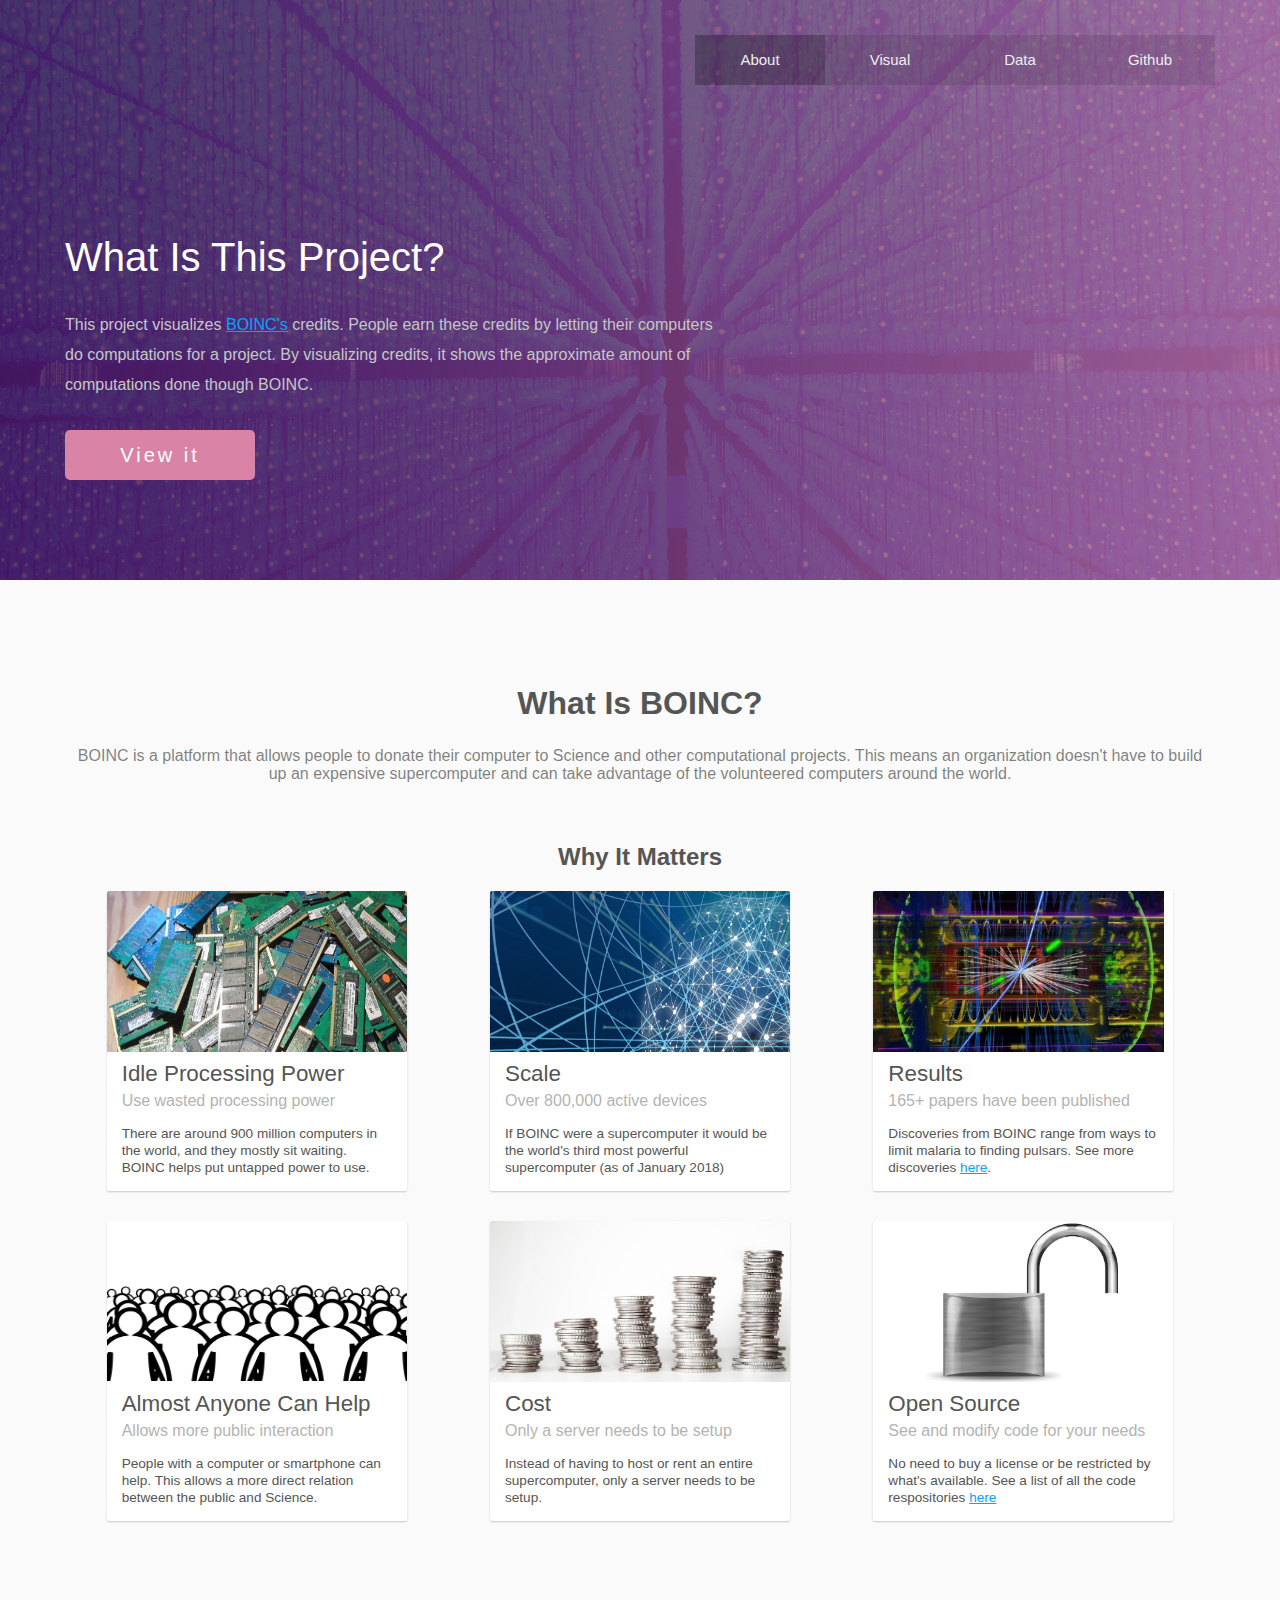
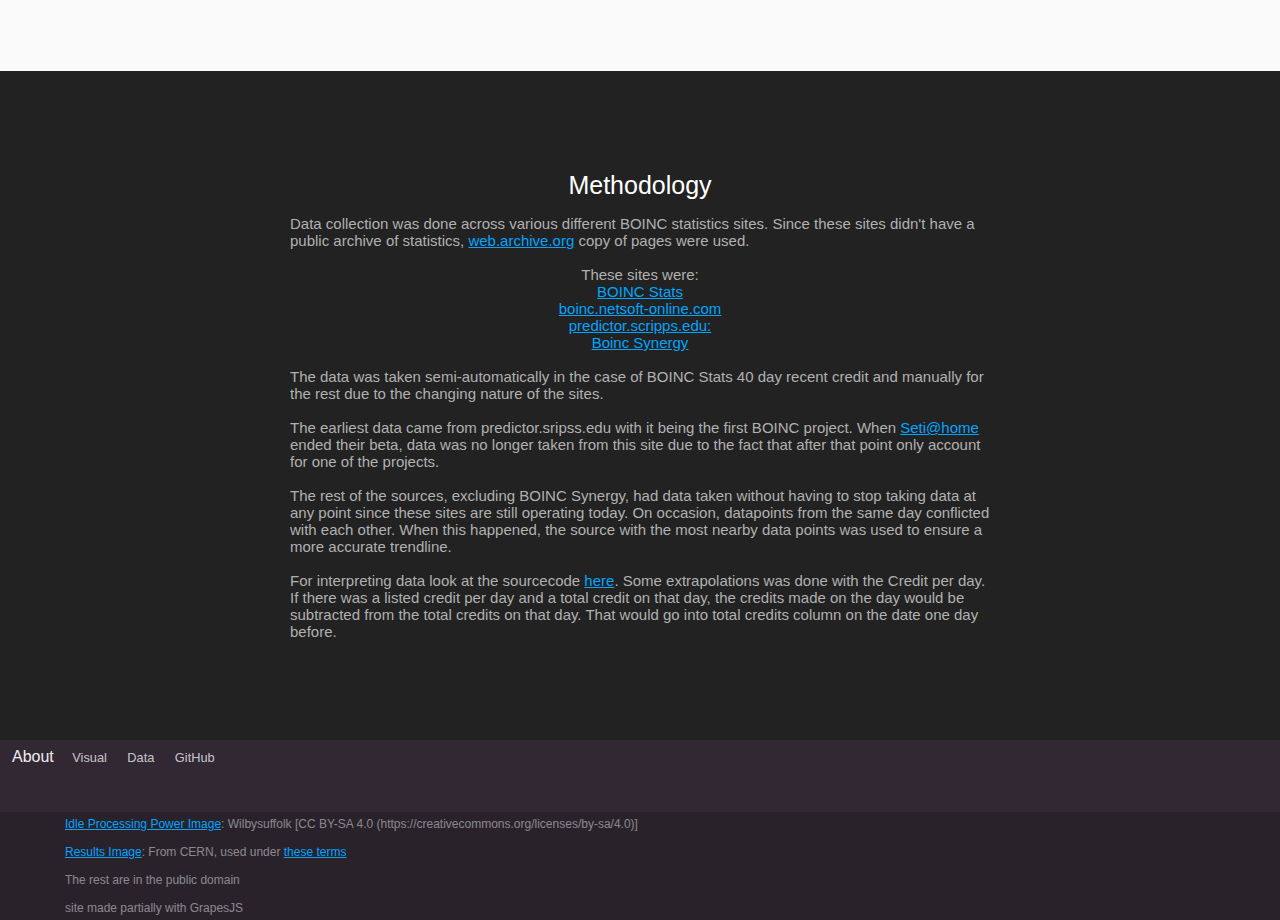
==== index.html @ 52bd372d "Rename Main.html to index.html" ====
<!doctype html>
<html lang="en">

<head>
    <title>BOINC Statistics Visualization</title>
    <meta charset="utf-8">
    <link rel="stylesheet" href="./css/style.css">
</head>

<body>
    <header class="header-banner">
        <div class="container-width">
            <div class="logo-container"></div>
            <nav class="menu">
                <a href="https://github.com/RoboticMind/BOINC-Statistics-Visualization/" class="btn-link">
                    <div class="menu-item">Github</div>
                </a>
                <a href="Stats.csv" class="btn-link" download>
                    <div class="menu-item">Data</div>
                </a>
                <a href="BOINC Total Credit Over Time.html" class="btn-link">
                    <div class="menu-item">Visual</div>
                </a>
                <div class="menu-item About">About</div>
            </nav>
            <div class="clearfix"></div>
            <div class="lead-title">What Is This Project?<br></div>
            <div class="sub-lead-title">This project visualizes <a href="https://boinc.berkeley.edu/" target="_blank" class="link gjs-hovered">BOINC's</a> credits. People earn these credits by letting their computers do computations for a project. By visualizing credits, it shows the approximate amount of computations done though BOINC.<br></div>
            <a href="BOINC Total Credit Over Time.html" class="btn-link">
                <div class="lead-btn">View it</div>
            </a>
        </div>
    </header>
    <section class="flex-sect">
        <div class="container-width">
            <div class="flex-title">What Is BOINC?<br></div>
            <div class="flex-desc">
                <div>BOINC is a platform that allows people to donate their computer to Science and other computational projects. This means an organization doesn't have to build up an expensive supercomputer and can take advantage of the volunteered computers around the world.</div>
            </div>
            <div id="imdsy8">Why It Matters<br></div>
            <div class="cards">
                <div class="card">
                    <div class="card-header">
                        <img id="IPP" src="img/IdleProcessingPower.png" />
                    </div>
                    <div class="card-body">
                        <div class="card-title">Idle Processing Power<br></div>
                        <div class="card-sub-title">Use wasted processing power<br></div>
                        <div class="card-desc">There are around 900 million computers in the world, and they mostly sit waiting. BOINC helps put untapped power to use.<br></div>
                    </div>
                </div>
                <div class="card">
                    <div class="card-header ch2">
                        <img id="Scale" src="img/Scale.png" />
                    </div>
                    <div class="card-body">
                        <div class="card-title">Scale<br></div>
                        <div class="card-sub-title">Over 800,000 active devices <br></div>
                        <div class="card-desc">If BOINC were a supercomputer it would be the world's third most powerful supercomputer (as of January 2018)<br></div>
                    </div>
                </div>
                <div class="card">
                    <div class="card-header ch3">
                        <img id="Results" src="img/Results.jpg" style="height: 161px;">
                    </div>
                    <div class="card-body">
                        <div class="card-title">Results<br></div>
                        <div class="card-sub-title">165+ papers have been published<br></div>
                        <div class="card-desc">Discoveries from BOINC range from ways to limit malaria to finding pulsars. See more discoveries <a href="https://boinc.berkeley.edu/wiki/Publications_by_BOINC_projects" target="_blank" class="link gjs-hovered">here</a>.<br></div>
                    </div>
                </div>
                <div class="card">
                    <div class="card-header ch4">
                        <img id="Help" src="img/AlmostAnyoneCanHelp.jpg">
                    </div>
                    <div class="card-body">
                        <div class="card-title">Almost Anyone Can Help<br></div>
                        <div class="card-sub-title">Allows more public interaction<br></div>
                        <div class="card-desc">People with a computer or smartphone can help. This allows a more direct relation between the public and Science.<br></div>
                    </div>
                </div>
                <div class="card">
                    <div class="card-header ch5">
                        <img id="Cost" src="img/Cost.jpg">
                    </div>
                    <div class="card-body">
                        <div class="card-title">Cost</div>
                        <div class="card-sub-title">Only a server needs to be setup<br></div>
                        <div class="card-desc">Instead of having to host or rent an entire supercomputer, only a server needs to be setup. <br></div>
                    </div>
                </div>
                <div class="card">
                    <div class="card-header ch6">
                        <img src="img/OpenSource.png" id="OpenSource">
                    </div>
                    <div class="card-body">
                        <div class="card-title">Open Source<br></div>
                        <div class="card-sub-title">See and modify code for your needs<br></div>
                        <div class="card-desc">No need to buy a license or be restricted by what's available. See a list of all the code respositories <a href="https://github.com/BOINC" target="_blank" class="link">here</a><br></div>
                    </div>
                </div>
            </div>
        </div>
    </section>
    <section class="blk-sect">
        <div class="container-width">
            <div class="blk-title">Methodology<br></div>
            <div class="blk-desc blk-left">
                <div>Data collection was done across various different BOINC statistics sites. Since these sites didn't have a public archive of statistics, <a href="https://web.archive.org" class="link">web.archive.org</a> copy of pages were used. <br></div>
                <br>
            </div>
            <div class="blk-desc">
                <div>These sites were:</div>
                <div><a href="https://web.archive.org/web/20120521232853/http://boincstats.com/en/stats/-1/project/detail/lastDays" target="_blank" class="link gjs-hovered">BOINC Stats</a></div>
                <div><a href="https://web.archive.org/web/20110926001508/http://boinc.netsoft-online.com/e107_plugins/boinc/bp.php?project=1" target="_blank" class="link gjs-hovered">boinc.netsoft-online.com</a></div>
                <div><a href="https://web.archive.org/web/20040708115523/http://predictor.scripps.edu/totstat.php" target="_blank" class="link gjs-hovered">predictor.scripps.edu:</a></div>
                <div><a href="https://web.archive.org/web/20050224014322/http://www.boincsynergy.com/stats/" target="_blank" class="link gjs-hovered">Boinc Synergy</a></div>
                <br>
            </div>
            <div class="blk-desc blk-left">
                <div>The data was taken semi-automatically in the case of BOINC Stats 40 day recent credit and manually for the rest due to the changing nature of the sites. <br></div>
                <br>
                <div>The earliest data came from predictor.sripss.edu with it being the first BOINC project. When <a class="link" target="_blank" href="https://setiathome.berkeley.edu/">Seti@home</a> ended their beta, data was no longer taken from this site due to the fact that after that point only account for one of the projects.<br></div>
                <br> The rest of the sources, excluding BOINC Synergy, had data taken without having to stop taking data at any point since these sites are still operating today. On occasion, datapoints from the same day conflicted with each other. When this happened, the source with the most nearby data points was used to ensure a more accurate trendline.<br>
                <br> For interpreting data look at the sourcecode <a target="_blank" class="link" href="https://github.com/RoboticMind/BOINC-Statistics-Visualization/">here</a>. Some extrapolations was done with the Credit per day. If there was a listed credit per day and a total credit on that day, the credits made on the day would be subtracted from the total credits on that day. That would go into total credits column on the date one day before.
            </div>
        </div>
    </section>
    <footer class="footer-under">
        <div class="foot-list-title">About
            <a href="BOINC Total Credit Over Time.html" class="btn-link">
                <div class="foot-list-item">Visual</div>
            </a>
            <a href="Stats.csv" class="btn-link" download>
                <div class="foot-list-item">Data</div>
            </a>
            <a href="https://github.com/RoboticMind/BOINC-Statistics-Visualization/" class="btn-link">
                <div class="foot-list-item">GitHub</div>
            </a>
        </div>
        <div class="info">
            <div class="container-width">
                <div class="made-with">
                    <a target="_blank" class="link" href="https://commons.wikimedia.org/wiki/File:Pile_of_Laptop_%26_Desktop_RAM_Memory_Modules.jpg">Idle Processing Power Image</a>: Wilbysuffolk [CC BY-SA 4.0 (https://creativecommons.org/licenses/by-sa/4.0)]<br><br>
                    <a target="_blank" class="link" href="http://lhcathome.web.cern.ch/sites/lhcathome.web.cern.ch/themes/corporateclean/mockup/slide-2.jpg">Results Image</a>: From CERN, used under <a target="_blank" class="link" href="https://copyright.web.cern.ch/">these terms</a><br><br> The rest are in the public domain<br><br>
                    <div>site made partially with GrapesJS</div>
                </div>
                <div class="clearfix"></div>
            </div>
        </div>
    </footer>
</body>
<html>
---- css/style.css ----
* {
     box-sizing: border-box;
}
 body {
    margin: 0;
}
.clearfix{
    clear:both;
}
.header-banner{
    padding-top:35px;
    padding-bottom:100px;
    color:#ffffff;
    font-family:Helvetica, serif;
    font-weight:100;
    background-image:url(../img/TranslucentPurple.png), url(../img/Background.jpg);
    background-attachment:scroll, scroll;
    background-position:left top, center center;
    background-repeat:repeat, no-repeat;
    background-size:auto, cover;
}
.container-width{
    width:90%;
    max-width:1150px;
    margin:0 auto;
}
.logo-container{
    float:left;
    width:50%;
}
.menu{
    float:right;
    width:50%;
}
.menu-item{
    float:right;
    font-size:15px;
    color:#eee;
    width:130px;
    padding:10px;
    min-height:50px;
    text-align:center;
    line-height:30px;
    font-weight:400;
    background-color:rgba(0,0,0,0.1);
}
.lead-title{
    margin:150px 0 30px 0;
    font-size:40px;
}
.sub-lead-title{
    max-width:650px;
    line-height:30px;
    margin-bottom:30px;
    color:#c6c6c6;
}
.lead-btn{
    margin:0px;
	display: inline-block;
	margin:0px;
    padding:10px;
    width:190px;
    min-height:30px;
    font-size:20px;
    text-align:center;
    letter-spacing:3px;
    line-height:30px;
    background-color:#d983a6;
    border-radius:5px;
    transition:all 0.5s ease;
    cursor:pointer;
}
.lead-btn:hover{
    background-color:#ffffff;
    color:#4c114e;
}
.lead-btn:active{
    background-color:#4d114f;
    color:#fff;
}
.btn-link{
	text-decoration: none; 
	color:inherit;
}
.flex-sect{
    background-color:#fafafa;
    padding:100px 0;
    font-family:Helvetica, serif;
}
.flex-title{
    margin-bottom:15px;
    font-size:2em;
    text-align:center;
    font-weight:700;
    color:#555;
    padding:5px;
}
.flex-desc{
    margin-bottom:55px;
    font-size:1em;
    color:rgba(0, 0, 0, 0.5);
    text-align:center;
    padding:5px;
}
.cards{
    padding:20px 0;
    display:flex;
    justify-content:space-around;
    flex-flow:wrap;
}
.card{
    background-color:white;
    height:300px;
    width:300px;
    margin-bottom:30px;
    box-shadow:0 1px 2px 0 rgba(0, 0, 0, 0.2);
    border-radius:2px;
    transition:all 0.5s ease;
    font-weight:100;
    overflow:hidden;
}
.card:hover{
    margin-top:-5px;
    box-shadow:0 20px 30px 0 rgba(0, 0, 0, 0.2);
}
.card-header{
    height:155px;
    background-size:cover;
    background-position:center center;
}
.card-body{
    padding:15px 15px 5px 15px;
    color:#555;
}
.card-title{
    font-size:1.4em;
    margin-bottom:5px;
}
.card-sub-title{
    color:#b3b3b3;
    font-size:1em;
    margin-bottom:15px;
}
.card-desc{
    font-size:0.85rem;
    line-height:17px;
}
.blk-sect{
    padding-top:100px;
    padding-bottom:100px;
    background-color:#222222;
    font-family:Helvetica, serif;
    text-align:left;
}
.blk-title{
    color:#fff;
    font-size:25px;
    text-align:center;
    margin-bottom:15px;
}
.blk-desc{
    color:#b1b1b1;
    font-size:15px;
    max-width:700px;
    margin:0 auto;
    font-weight:100;
    text-align:center;
}
.blk-left{
	text-align:left;
}
.footer-under{
    background-color:#312833;
    padding-bottom:100px;
    padding-top:100px;
    color:#eee;
    position:relative;
    font-weight:100;
    font-family:Helvetica,serif;
    padding:0 0 0 0;
    min-height:20vh;
}
.info{
    background-color:rgba(0, 0, 0, 0.15);
    color:rgba(238, 238, 238, 0.5);
    bottom:0;
    padding:0 0 0 0;
    position:absolute;
    width:100%;
    font-size:0.75em;
}
.made-with{
    float:left;
    width:50%;
    padding:5px 0;
}
.foot-list-title{
    font-weight:400;
    margin-bottom:10px;
    padding:0.5em 0;
    margin:0 0 10px 12px;
}
.foot-list-item{
    color:rgba(238, 238, 238, 0.8);
    font-size:0.8em;
    padding:0.5px 2px 6.4px 2px;
    margin:0 0 0 12px;
    display:inline-block;
}
.foot-list-item:hover{
    color:rgba(238, 238, 238, 1);
}
.link{
    color:#00a5ff;
}
.menu-item:active{
    background-color:rgba(0,0,0,0.24);
}
.menu-item:hover{
    background-color:rgba(0,0,0,0.07);
}
.menu-item.About{
    background-color:rgba(0,0,0,0.25);
}
.link:hover{
    color:#007abd;
}
.link.gjs-hovered:active{
    color:#00669d;
}
#imdsy8{
    color:#555;
    font-size:1.5em;
    font-weight:700;
    text-align:center;
}
.flex-title.own{
    padding:10px;
}
#IPP{
    color:black;
    height:161px;
    width:306.15px;
}
#Scale{
    color:black;
    width:405px;
    height:161px;
}
#Results{
	height:161px;
}
#Cost{
	height:161px;
	width:306.15px
}
#OpenSource{
	height: 161px;
	display: block;
	margin: 0 auto;
}
#Help{
	height: 160px;
	width: 300px;
}
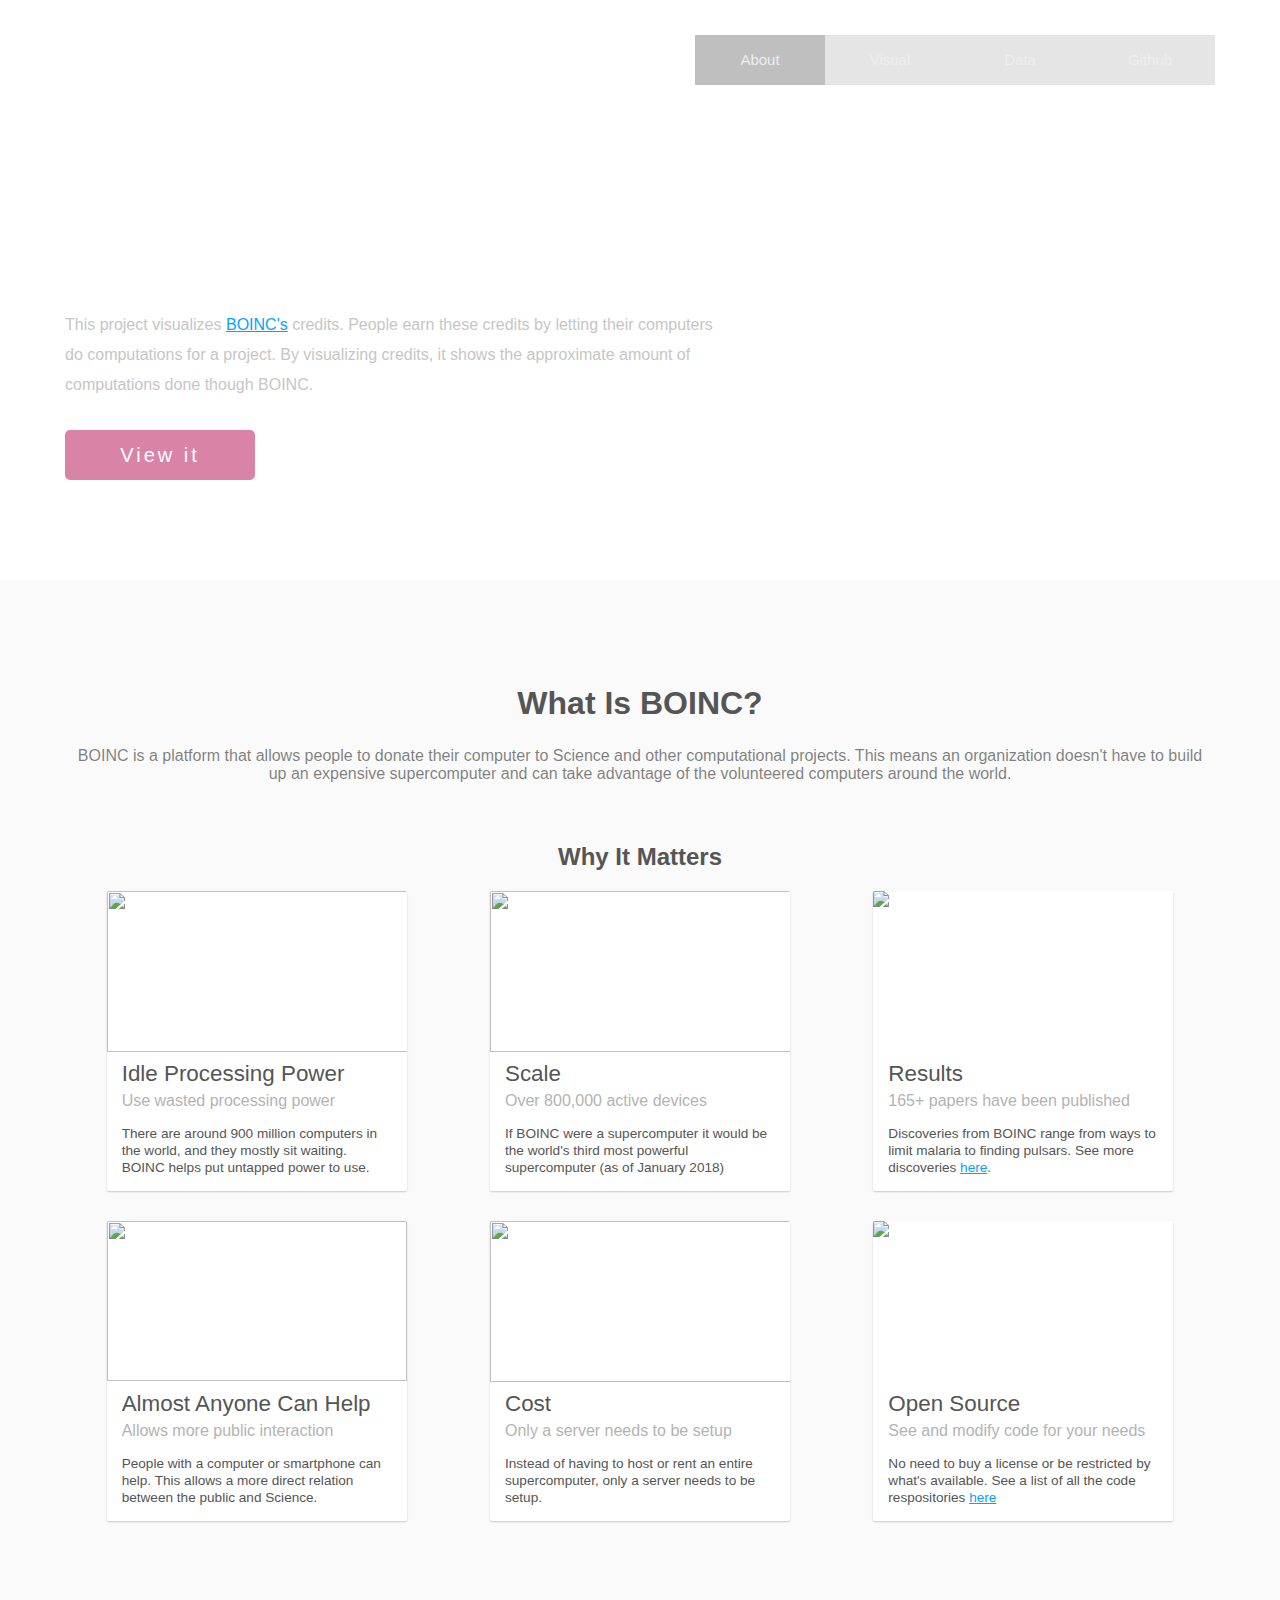
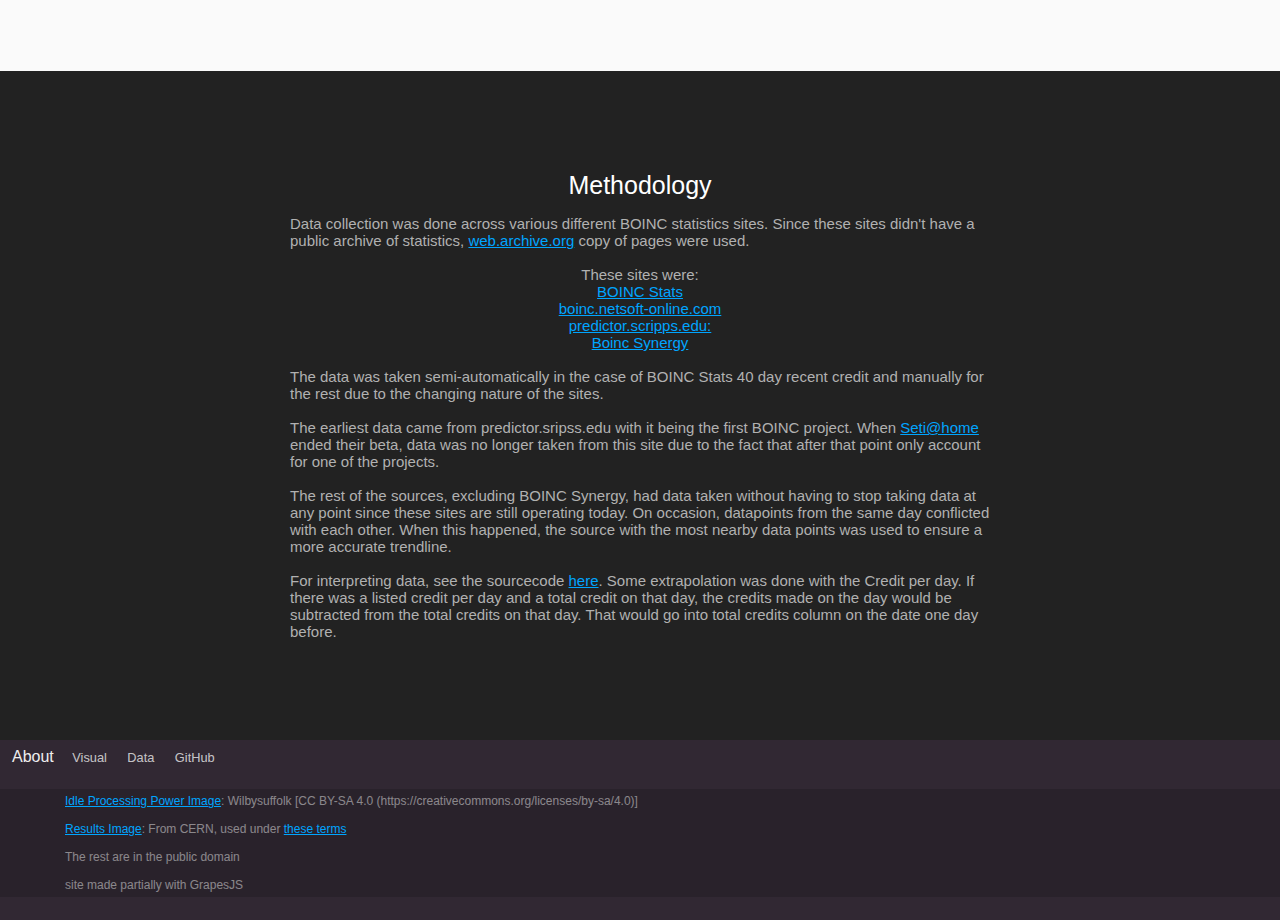
==== commit 53723385: "Fixed some grammar" ====
--- a/index.html
+++ b/index.html
@@ -122,7 +122,7 @@
                 <br>
                 <div>The earliest data came from predictor.sripss.edu with it being the first BOINC project. When <a class="link" target="_blank" href="https://setiathome.berkeley.edu/">Seti@home</a> ended their beta, data was no longer taken from this site due to the fact that after that point only account for one of the projects.<br></div>
                 <br> The rest of the sources, excluding BOINC Synergy, had data taken without having to stop taking data at any point since these sites are still operating today. On occasion, datapoints from the same day conflicted with each other. When this happened, the source with the most nearby data points was used to ensure a more accurate trendline.<br>
-                <br> For interpreting data look at the sourcecode <a target="_blank" class="link" href="https://github.com/RoboticMind/BOINC-Statistics-Visualization/">here</a>. Some extrapolations was done with the Credit per day. If there was a listed credit per day and a total credit on that day, the credits made on the day would be subtracted from the total credits on that day. That would go into total credits column on the date one day before.
+                <br> For interpreting data, see the sourcecode <a target="_blank" class="link" href="https://github.com/RoboticMind/BOINC-Statistics-Visualization/">here</a>. Some extrapolation was done with the Credit per day. If there was a listed credit per day and a total credit on that day, the credits made on the day would be subtracted from the total credits on that day. That would go into total credits column on the date one day before.
             </div>
         </div>
     </section>
--- a/css/style.css
+++ b/css/style.css
@@ -185,7 +185,6 @@
     color:rgba(238, 238, 238, 0.5);
     bottom:0;
     padding:0 0 0 0;
-    position:absolute;
     width:100%;
     font-size:0.75em;
 }
@@ -262,4 +261,4 @@
 #Help{
 	height: 160px;
 	width: 300px;
-}+}
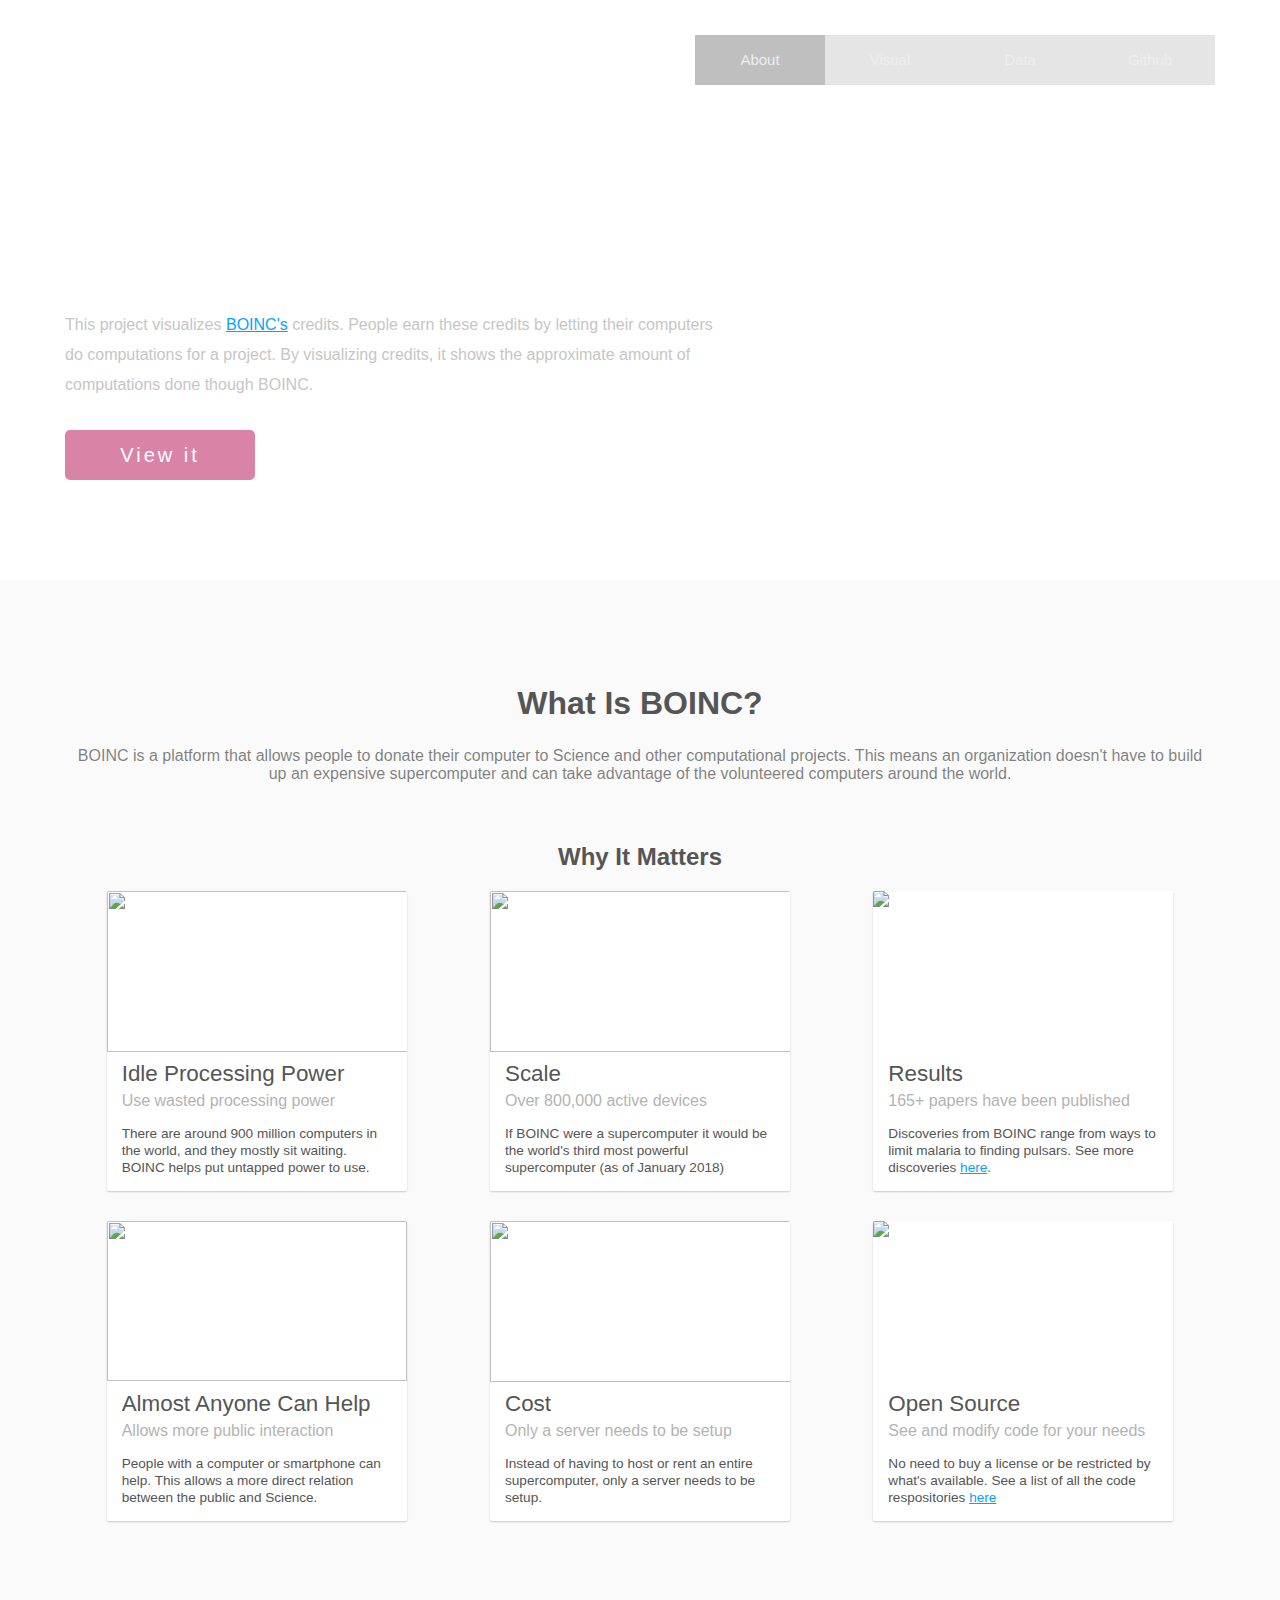
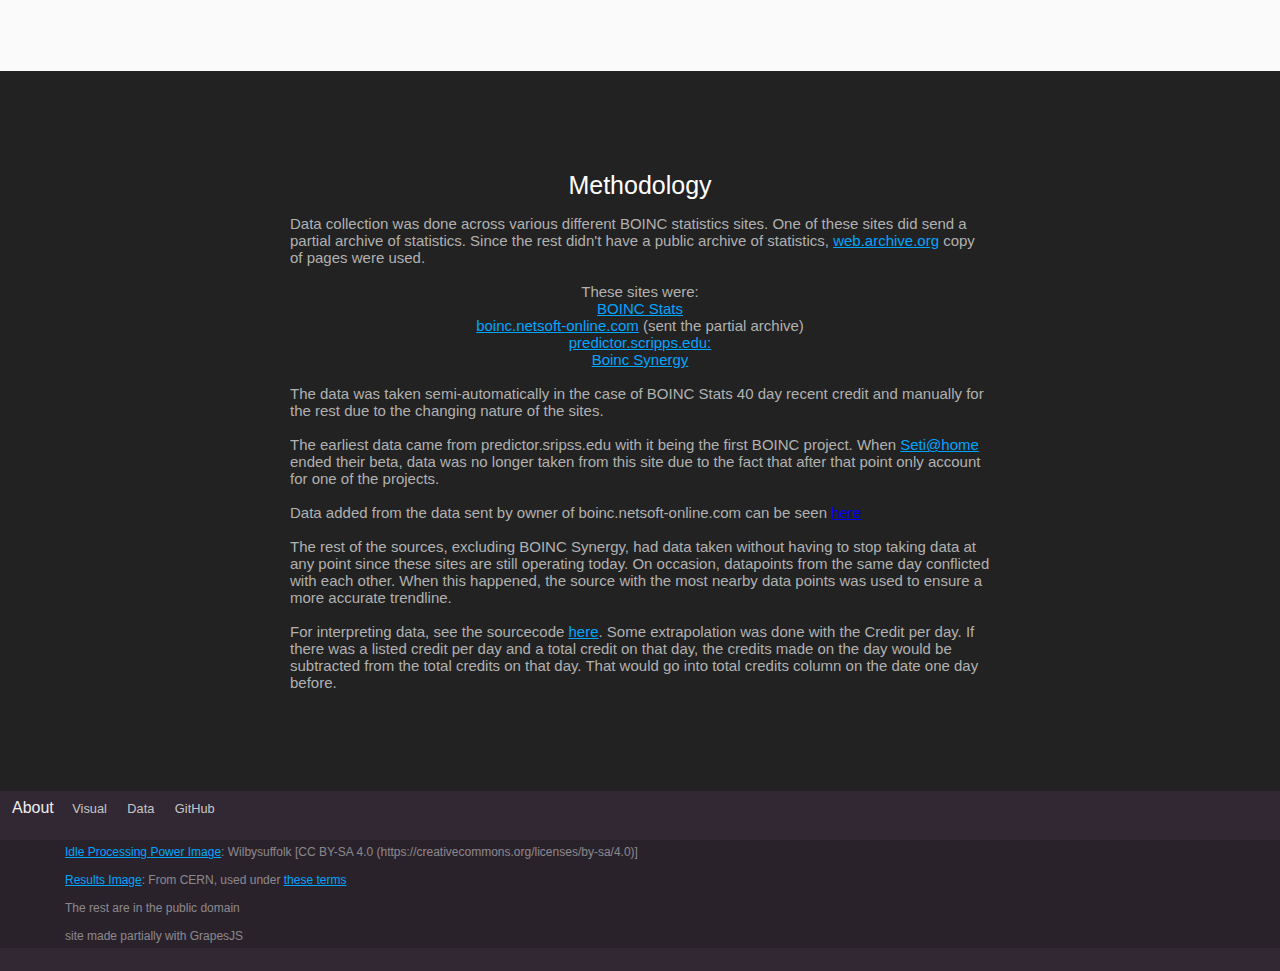
==== commit 421c15ed: "Update of Visual with new Stats" ====
--- a/index.html
+++ b/index.html
@@ -106,13 +106,13 @@
         <div class="container-width">
             <div class="blk-title">Methodology<br></div>
             <div class="blk-desc blk-left">
-                <div>Data collection was done across various different BOINC statistics sites. Since these sites didn't have a public archive of statistics, <a href="https://web.archive.org" class="link">web.archive.org</a> copy of pages were used. <br></div>
+                <div>Data collection was done across various different BOINC statistics sites. One of these sites did send a partial archive of statistics. Since the rest didn't have a public archive of statistics, <a href="https://web.archive.org" class="link">web.archive.org</a> copy of pages were used. <br></div>
                 <br>
             </div>
             <div class="blk-desc">
                 <div>These sites were:</div>
                 <div><a href="https://web.archive.org/web/20120521232853/http://boincstats.com/en/stats/-1/project/detail/lastDays" target="_blank" class="link gjs-hovered">BOINC Stats</a></div>
-                <div><a href="https://web.archive.org/web/20110926001508/http://boinc.netsoft-online.com/e107_plugins/boinc/bp.php?project=1" target="_blank" class="link gjs-hovered">boinc.netsoft-online.com</a></div>
+                <div><a href="https://web.archive.org/web/20110926001508/http://boinc.netsoft-online.com/e107_plugins/boinc/bp.php?project=1" target="_blank" class="link gjs-hovered">boinc.netsoft-online.com</a> (sent the partial archive)</div>
                 <div><a href="https://web.archive.org/web/20040708115523/http://predictor.scripps.edu/totstat.php" target="_blank" class="link gjs-hovered">predictor.scripps.edu:</a></div>
                 <div><a href="https://web.archive.org/web/20050224014322/http://www.boincsynergy.com/stats/" target="_blank" class="link gjs-hovered">Boinc Synergy</a></div>
                 <br>
@@ -121,6 +121,7 @@
                 <div>The data was taken semi-automatically in the case of BOINC Stats 40 day recent credit and manually for the rest due to the changing nature of the sites. <br></div>
                 <br>
                 <div>The earliest data came from predictor.sripss.edu with it being the first BOINC project. When <a class="link" target="_blank" href="https://setiathome.berkeley.edu/">Seti@home</a> ended their beta, data was no longer taken from this site due to the fact that after that point only account for one of the projects.<br></div>
+                <br> Data added from the data sent by owner of boinc.netsoft-online.com can be seen <a href="https://github.com/RoboticMind/BOINC-Statistics-Visualization/commit/215326b8b514070580f483e09369fb7b245b7462" target="_blank">here</a> <br>
                 <br> The rest of the sources, excluding BOINC Synergy, had data taken without having to stop taking data at any point since these sites are still operating today. On occasion, datapoints from the same day conflicted with each other. When this happened, the source with the most nearby data points was used to ensure a more accurate trendline.<br>
                 <br> For interpreting data, see the sourcecode <a target="_blank" class="link" href="https://github.com/RoboticMind/BOINC-Statistics-Visualization/">here</a>. Some extrapolation was done with the Credit per day. If there was a listed credit per day and a total credit on that day, the credits made on the day would be subtracted from the total credits on that day. That would go into total credits column on the date one day before.
             </div>
